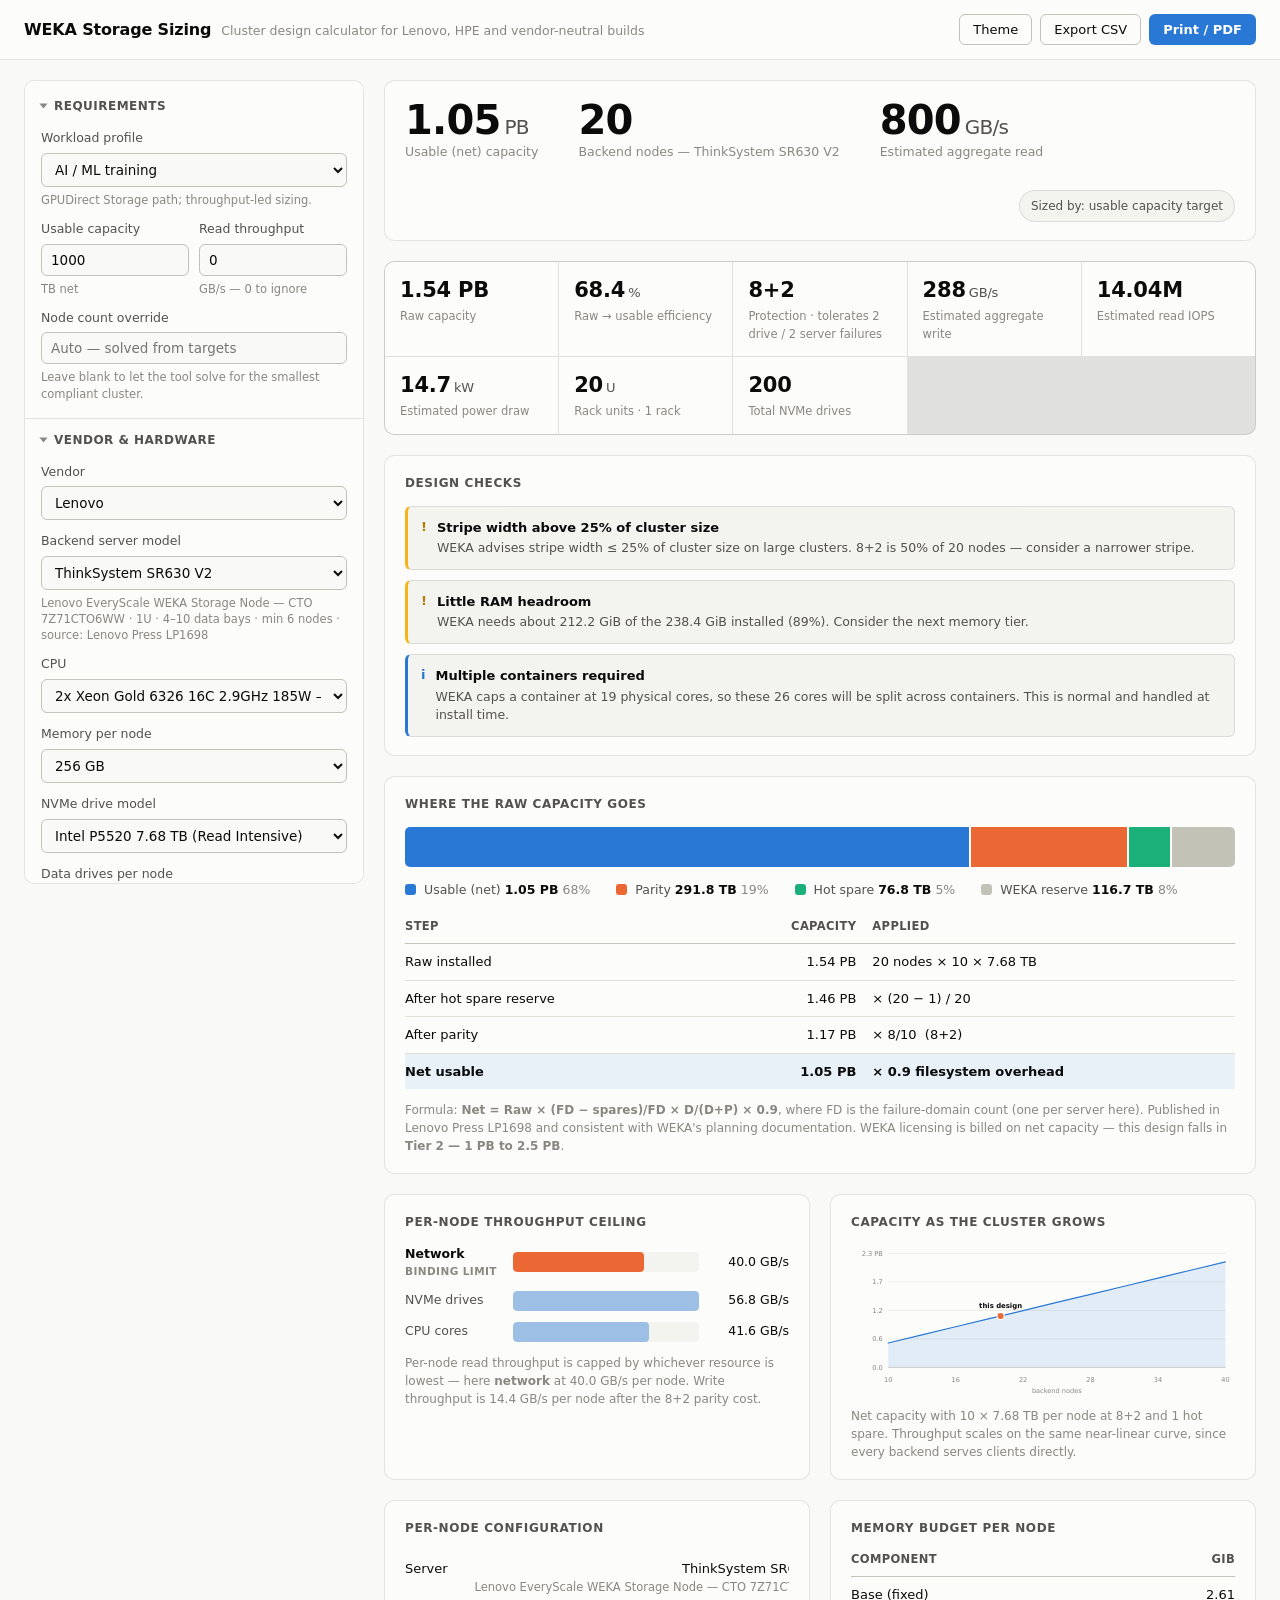
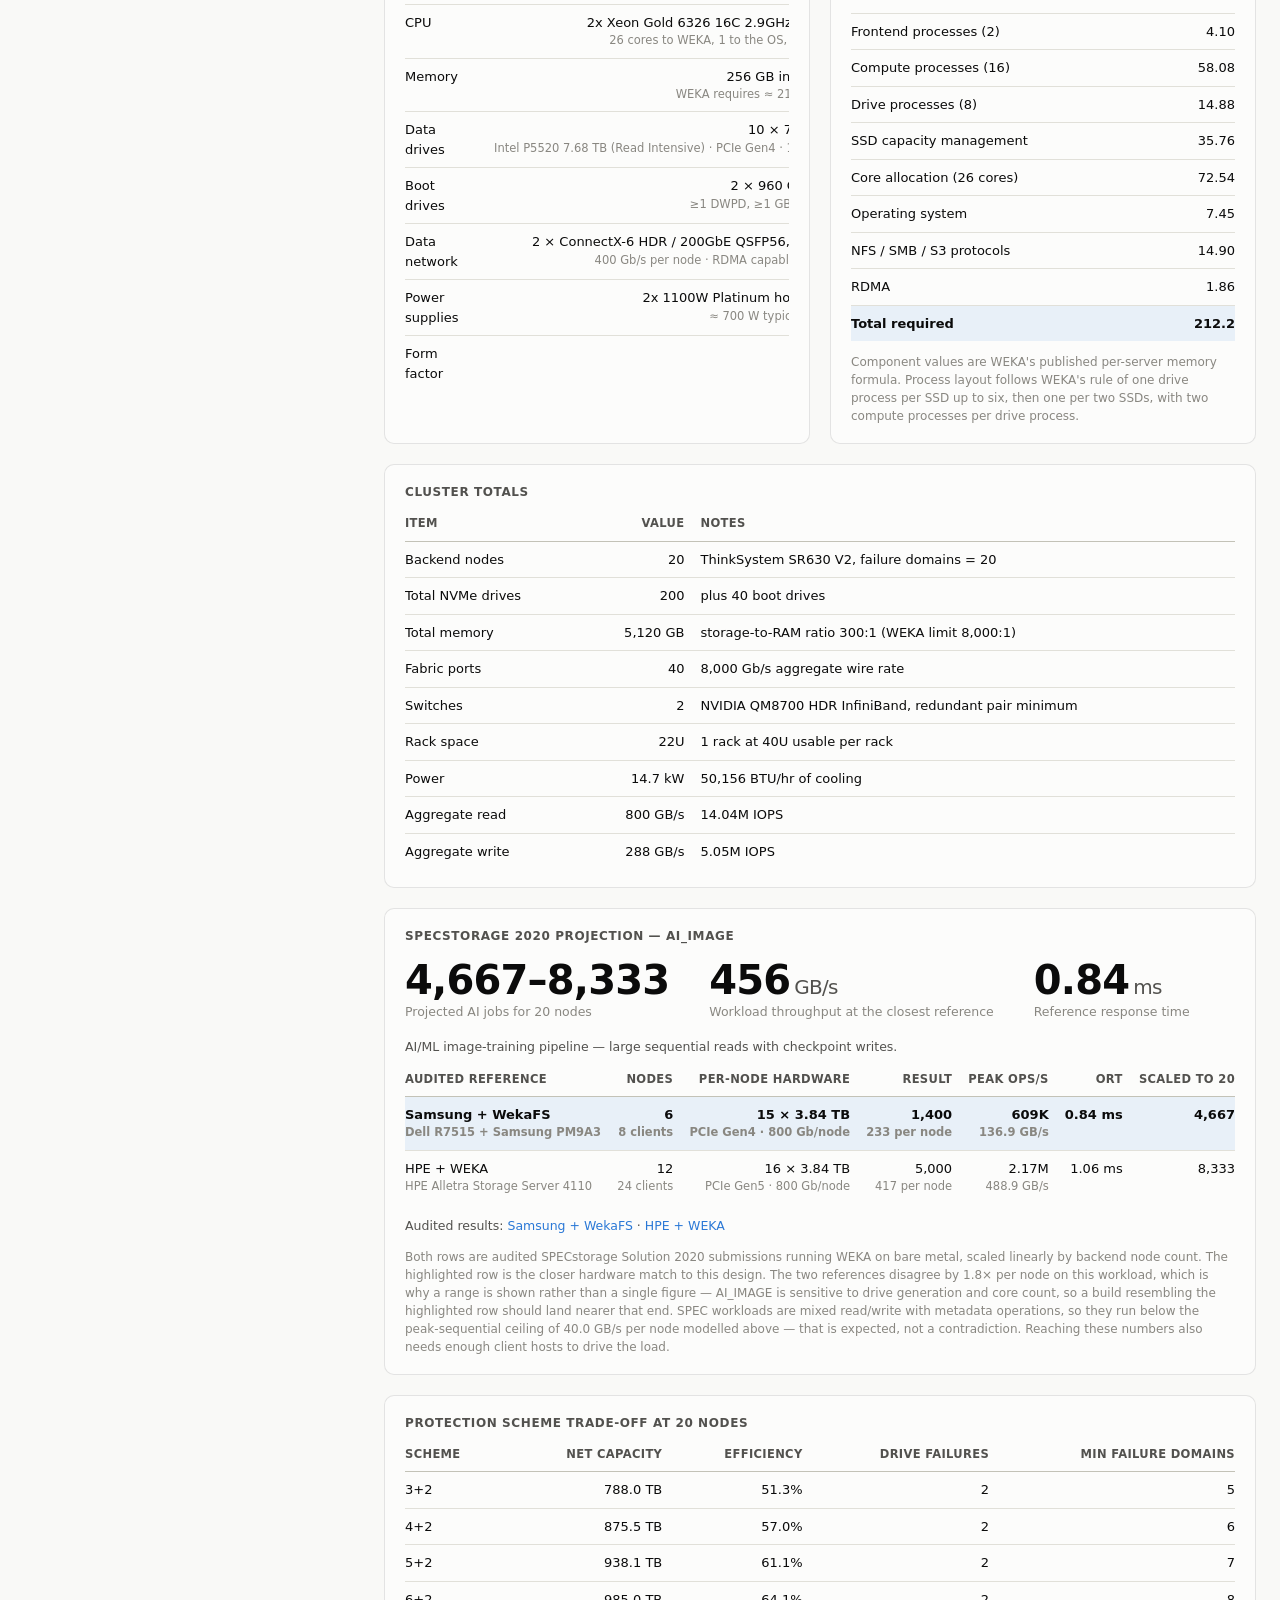
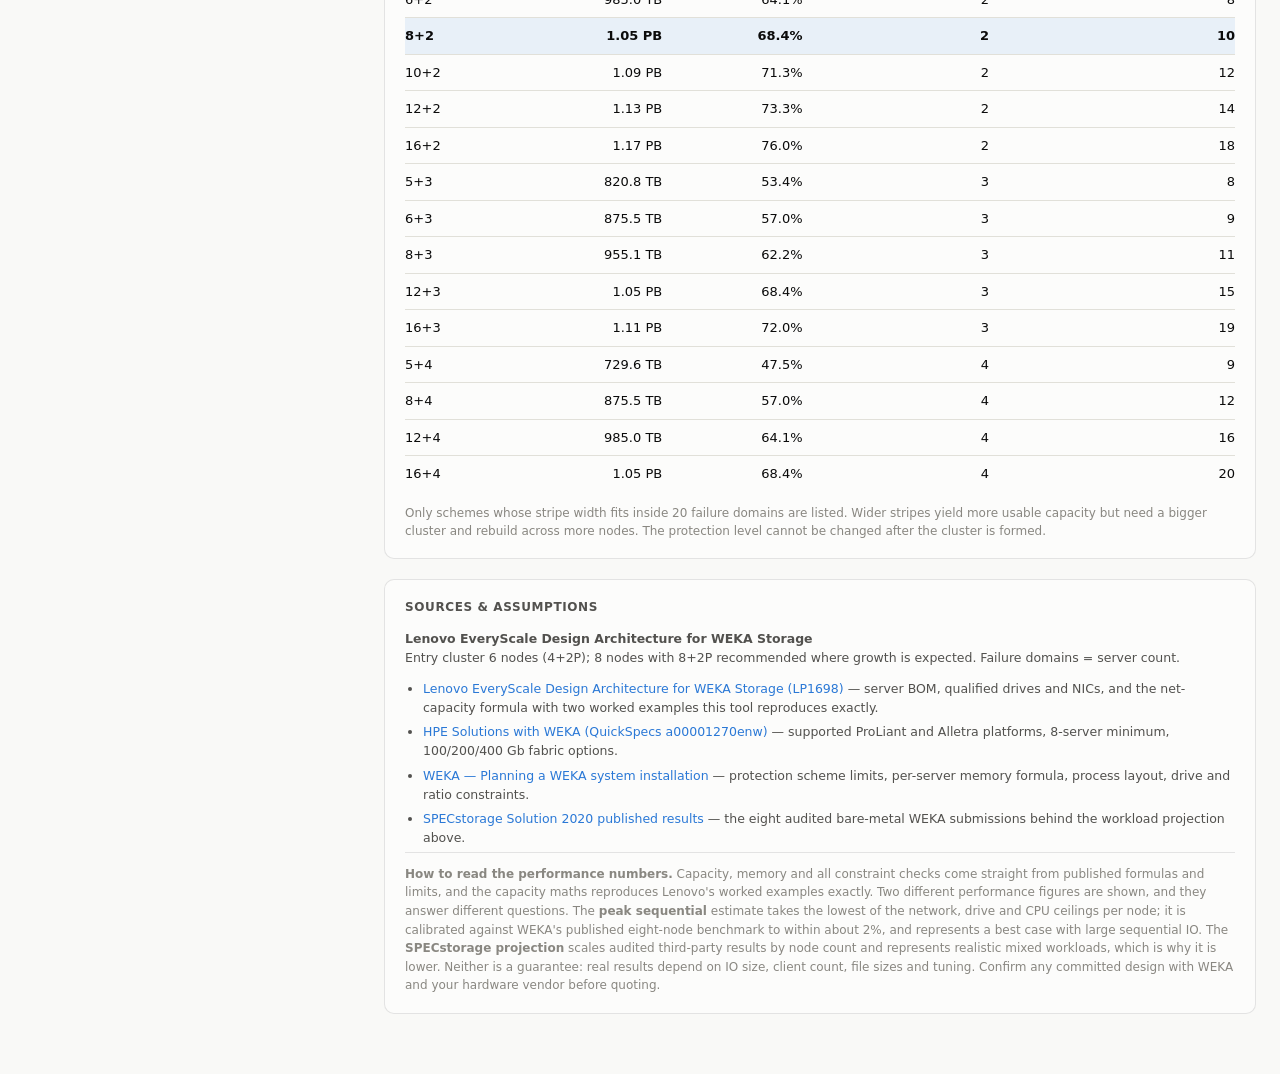
==== index.html @ 12bb3fa0 "WEKA storage cluster sizing tool A browser-based calculator that sizes WEKA clusters from a usable-c" ====
<!doctype html>
<html lang="en">
<head>
<meta charset="utf-8">
<meta name="viewport" content="width=device-width, initial-scale=1">
<title>WEKA Storage Sizing Tool</title>
<link rel="stylesheet" href="styles.css">
</head>
<body>

<header class="topbar">
  <div class="brand">
    <h1>WEKA Storage Sizing</h1>
    <span>Cluster design calculator for Lenovo, HPE and vendor-neutral builds</span>
  </div>
  <div class="topbar-actions">
    <button id="btn-theme" title="Toggle light / dark">Theme</button>
    <button id="btn-csv">Export CSV</button>
    <button id="btn-print" class="primary">Print / PDF</button>
  </div>
</header>

<div class="layout">

  <aside class="sidebar">
    <details class="group" open>
      <summary>Requirements</summary>
      <div class="group-body">
        <div class="field">
          <label for="workload">Workload profile</label>
          <select id="workload"></select>
          <div class="hint" id="workload-note"></div>
        </div>
        <div class="field-row">
          <div class="field">
            <label for="targetTB">Usable capacity</label>
            <input type="number" id="targetTB" min="0" step="10" value="1000">
            <div class="hint">TB net</div>
          </div>
          <div class="field">
            <label for="targetGBps">Read throughput</label>
            <input type="number" id="targetGBps" min="0" step="10" value="0">
            <div class="hint">GB/s — 0 to ignore</div>
          </div>
        </div>
        <div class="field">
          <label for="manualNodes">Node count override</label>
          <input type="number" id="manualNodes" min="0" step="1" placeholder="Auto — solved from targets">
          <div class="hint">Leave blank to let the tool solve for the smallest compliant cluster.</div>
        </div>
      </div>
    </details>

    <details class="group" open>
      <summary>Vendor &amp; hardware</summary>
      <div class="group-body">
        <div class="field">
          <label for="vendor">Vendor</label>
          <select id="vendor"></select>
        </div>
        <div class="field">
          <label for="server">Backend server model</label>
          <select id="server"></select>
          <div class="hint" id="server-note"></div>
        </div>
        <div class="field">
          <label for="cpu">CPU</label>
          <select id="cpu"></select>
        </div>
        <div class="field">
          <label for="ram">Memory per node</label>
          <select id="ram"></select>
        </div>
        <div class="field">
          <label for="drive">NVMe drive model</label>
          <select id="drive"></select>
        </div>
        <div class="field">
          <label for="drives">Data drives per node</label>
          <div class="range-row">
            <input type="range" id="drives" min="4" max="10" step="1" value="10">
            <span class="range-val" id="drives-val">10</span>
          </div>
          <div class="hint" id="drives-hint"></div>
        </div>
      </div>
    </details>

    <details class="group" open>
      <summary>Protection &amp; resiliency</summary>
      <div class="group-body">
        <div class="field">
          <label for="scheme">Data protection scheme</label>
          <select id="scheme"></select>
          <div class="hint" id="scheme-note"></div>
        </div>
        <div class="field">
          <label for="spares">Hot spare capacity</label>
          <div class="range-row">
            <input type="range" id="spares" min="0" max="6" step="1" value="1">
            <span class="range-val" id="spares-val">1</span>
          </div>
          <div class="hint">Failure domains reserved for rebuild. One is the common default.</div>
        </div>
      </div>
    </details>

    <details class="group">
      <summary>Networking</summary>
      <div class="group-body">
        <div class="field">
          <label for="nic">Data network adapter</label>
          <select id="nic"></select>
        </div>
        <div class="field">
          <label for="nicCount">Adapters per node</label>
          <div class="range-row">
            <input type="range" id="nicCount" min="1" max="3" step="1" value="2">
            <span class="range-val" id="nicCount-val">2</span>
          </div>
          <div class="hint">Two is recommended for redundancy. WEKA uses at most two RDMA adapters for cluster traffic.</div>
        </div>
        <div class="field">
          <label for="switch">Fabric switch</label>
          <select id="switch"></select>
        </div>
        <label class="check"><input type="checkbox" id="rdma" checked><span>RDMA enabled (adds 1.86 GiB per server)</span></label>
        <label class="check"><input type="checkbox" id="protocols" checked><span>NFS / SMB / S3 protocol containers (adds 14.9 GiB per server)</span></label>
      </div>
    </details>
  </aside>

  <main class="results" id="results"></main>
</div>

<script src="catalog.js"></script>
<script src="sizing.js"></script>
<script src="app.js"></script>
</body>
</html>
---- styles.css ----
:root {
  color-scheme: light;
  --page: #f9f9f7;
  --surface: #fcfcfb;
  --surface-2: #f3f3f0;
  --text-primary: #0b0b0b;
  --text-secondary: #52514e;
  --text-muted: #898781;
  --border: rgba(11, 11, 11, 0.10);
  --border-strong: #c3c2b7;
  --grid: #e1e0d9;

  --series-1: #2a78d6;
  --series-2: #eb6834;
  --series-3: #1baf7a;

  --accent: #2a78d6;
  --accent-ink: #ffffff;

  --good: #0ca30c;
  --warning: #fab219;
  --critical: #d03b3b;
  --info: #2a78d6;

  --radius: 10px;
  --radius-sm: 6px;
  --font: system-ui, -apple-system, "Segoe UI", sans-serif;
}

@media (prefers-color-scheme: dark) {
  :root:not([data-theme="light"]) {
    color-scheme: dark;
    --page: #0d0d0d;
    --surface: #1a1a19;
    --surface-2: #242422;
    --text-primary: #ffffff;
    --text-secondary: #c3c2b7;
    --text-muted: #898781;
    --border: rgba(255, 255, 255, 0.10);
    --border-strong: #383835;
    --grid: #2c2c2a;
    --series-1: #3987e5;
    --series-2: #d95926;
    --series-3: #199e70;
    --accent: #3987e5;
  }
}

:root[data-theme="dark"] {
  color-scheme: dark;
  --page: #0d0d0d;
  --surface: #1a1a19;
  --surface-2: #242422;
  --text-primary: #ffffff;
  --text-secondary: #c3c2b7;
  --text-muted: #898781;
  --border: rgba(255, 255, 255, 0.10);
  --border-strong: #383835;
  --grid: #2c2c2a;
  --series-1: #3987e5;
  --series-2: #d95926;
  --series-3: #199e70;
  --accent: #3987e5;
}

* { box-sizing: border-box; }

body {
  margin: 0;
  font-family: var(--font);
  background: var(--page);
  color: var(--text-primary);
  font-size: 14px;
  line-height: 1.5;
  -webkit-font-smoothing: antialiased;
}

/* ---------- header ---------- */
.topbar {
  display: flex;
  align-items: center;
  gap: 16px;
  padding: 14px 24px;
  background: var(--surface);
  border-bottom: 1px solid var(--border);
  position: sticky;
  top: 0;
  z-index: 20;
}
.brand { display: flex; align-items: baseline; gap: 10px; min-width: 0; }
.brand h1 { font-size: 16px; font-weight: 650; margin: 0; letter-spacing: -0.01em; }
.brand span { font-size: 12.5px; color: var(--text-muted); white-space: nowrap; overflow: hidden; text-overflow: ellipsis; }
.topbar-actions { margin-left: auto; display: flex; gap: 8px; align-items: center; }

button, .btn {
  font-family: var(--font);
  font-size: 13px;
  padding: 7px 13px;
  border-radius: var(--radius-sm);
  border: 1px solid var(--border-strong);
  background: var(--surface);
  color: var(--text-primary);
  cursor: pointer;
  transition: background 0.12s ease, border-color 0.12s ease;
}
button:hover { background: var(--surface-2); }
button.primary { background: var(--accent); color: var(--accent-ink); border-color: transparent; font-weight: 550; }
button.primary:hover { filter: brightness(1.07); }

/* ---------- layout ---------- */
.layout {
  display: grid;
  grid-template-columns: 340px minmax(0, 1fr);
  gap: 20px;
  padding: 20px 24px 60px;
  max-width: 1560px;
  margin: 0 auto;
  align-items: start;
}
@media (max-width: 1020px) {
  .layout { grid-template-columns: 1fr; }
  .sidebar { position: static !important; }
}

.sidebar {
  position: sticky;
  top: 76px;
  max-height: calc(100vh - 96px);
  overflow-y: auto;
  background: var(--surface);
  border: 1px solid var(--border);
  border-radius: var(--radius);
  padding: 4px 0;
}

/* ---------- form ---------- */
.group { border-bottom: 1px solid var(--border); }
.group:last-child { border-bottom: none; }
.group > summary {
  cursor: pointer;
  padding: 12px 16px;
  font-weight: 600;
  font-size: 12px;
  letter-spacing: 0.04em;
  text-transform: uppercase;
  color: var(--text-secondary);
  list-style: none;
  display: flex;
  align-items: center;
  gap: 8px;
  user-select: none;
}
.group > summary::-webkit-details-marker { display: none; }
.group > summary::before {
  content: "";
  width: 0; height: 0;
  border-left: 5px solid var(--text-muted);
  border-top: 4px solid transparent;
  border-bottom: 4px solid transparent;
  transition: transform 0.15s ease;
  flex: none;
}
.group[open] > summary::before { transform: rotate(90deg); }
.group-body { padding: 2px 16px 16px; display: flex; flex-direction: column; gap: 12px; }

.field { display: flex; flex-direction: column; gap: 5px; }
.field label { font-size: 12.5px; color: var(--text-secondary); font-weight: 500; }
.field .hint { font-size: 11.5px; color: var(--text-muted); line-height: 1.4; }
.field-row { display: grid; grid-template-columns: 1fr 1fr; gap: 10px; }

input[type="number"], input[type="text"], select {
  font-family: var(--font);
  font-size: 13.5px;
  padding: 7px 9px;
  border-radius: var(--radius-sm);
  border: 1px solid var(--border-strong);
  background: var(--page);
  color: var(--text-primary);
  width: 100%;
  min-width: 0;
}
input:focus, select:focus { outline: 2px solid var(--accent); outline-offset: -1px; border-color: transparent; }

.range-row { display: flex; align-items: center; gap: 10px; }
.range-row input[type="range"] { flex: 1; accent-color: var(--accent); min-width: 0; }
.range-val {
  font-variant-numeric: tabular-nums;
  font-size: 13px;
  font-weight: 600;
  min-width: 34px;
  text-align: right;
}

.check { display: flex; align-items: flex-start; gap: 8px; font-size: 13px; color: var(--text-secondary); }
.check input { accent-color: var(--accent); margin-top: 2px; flex: none; }

/* ---------- results ---------- */
.results { display: flex; flex-direction: column; gap: 20px; min-width: 0; }

.card {
  background: var(--surface);
  border: 1px solid var(--border);
  border-radius: var(--radius);
  padding: 18px 20px;
  min-width: 0;
}
.card > h2 {
  font-size: 12px;
  text-transform: uppercase;
  letter-spacing: 0.05em;
  color: var(--text-secondary);
  margin: 0 0 14px;
  font-weight: 600;
}
.card-note { font-size: 12px; color: var(--text-muted); margin-top: 12px; line-height: 1.5; }

/* hero */
.hero { display: flex; flex-wrap: wrap; gap: 28px 40px; align-items: flex-end; }
.hero-figure { display: flex; flex-direction: column; gap: 2px; }
.hero-figure .value { font-size: 40px; font-weight: 620; letter-spacing: -0.02em; line-height: 1.05; }
.hero-figure .unit { font-size: 20px; font-weight: 500; color: var(--text-secondary); margin-left: 4px; }
.hero-figure .label { font-size: 12.5px; color: var(--text-muted); }
.hero-driver {
  margin-left: auto;
  font-size: 12px;
  color: var(--text-secondary);
  background: var(--surface-2);
  padding: 6px 11px;
  border-radius: 999px;
  border: 1px solid var(--border);
}

/* stat tiles */
.tiles { display: grid; grid-template-columns: repeat(auto-fit, minmax(150px, 1fr)); gap: 1px; background: var(--border); border: 1px solid var(--border); border-radius: var(--radius); overflow: hidden; }
.tile { background: var(--surface); padding: 13px 15px; display: flex; flex-direction: column; gap: 2px; }
.tile .v { font-size: 21px; font-weight: 600; letter-spacing: -0.01em; }
.tile .v small { font-size: 13px; font-weight: 500; color: var(--text-secondary); margin-left: 3px; }
.tile .k { font-size: 11.5px; color: var(--text-muted); }

/* tables */
table { width: 100%; border-collapse: collapse; font-size: 13px; }
th { text-align: left; font-weight: 600; color: var(--text-secondary); font-size: 11.5px; text-transform: uppercase; letter-spacing: 0.03em; padding: 0 16px 8px 0; border-bottom: 1px solid var(--border-strong); }
td { padding: 8px 16px 8px 0; border-bottom: 1px solid var(--grid); vertical-align: top; }
tr:last-child td { border-bottom: none; }
td.num, th.num { text-align: right; font-variant-numeric: tabular-nums; white-space: nowrap; }
td:last-child, th:last-child { padding-right: 0; }
td .sub { display: block; font-size: 11.5px; color: var(--text-muted); }
tr.highlight td { background: color-mix(in srgb, var(--accent) 9%, transparent); font-weight: 550; }
.table-scroll { overflow-x: auto; }

/* legend */
.legend { display: flex; flex-wrap: wrap; gap: 10px 26px; margin-top: 14px; }
.legend-item { display: flex; align-items: baseline; gap: 8px; font-size: 12.5px; color: var(--text-secondary); }
.legend-item .swatch { position: relative; top: 1px; }
.legend-item b { color: var(--text-primary); font-weight: 600; font-variant-numeric: tabular-nums; }
.swatch { width: 11px; height: 11px; border-radius: 3px; flex: none; }

/* stacked capacity bar */
.stackbar { display: flex; width: 100%; height: 40px; border-radius: 5px; overflow: hidden; gap: 2px; background: var(--surface); }
.stackbar > div { min-width: 3px; transition: flex-grow 0.25s ease; }

/* bottleneck bars */
.bars { display: flex; flex-direction: column; gap: 11px; }
.bar-row { display: grid; grid-template-columns: 96px minmax(0, 1fr) 78px; align-items: center; gap: 12px; }
.bar-row .name { font-size: 12.5px; color: var(--text-secondary); }
.bar-track { background: var(--surface-2); border-radius: 4px; height: 20px; overflow: hidden; }
.bar-fill { height: 100%; border-radius: 4px; transition: width 0.25s ease; }
.bar-row .val { font-size: 12.5px; font-variant-numeric: tabular-nums; text-align: right; color: var(--text-primary); }
.bar-row.binding .name { color: var(--text-primary); font-weight: 600; }
.bar-row .tag { font-size: 10.5px; text-transform: uppercase; letter-spacing: 0.04em; color: var(--text-muted); }

/* warnings */
.warn-list { display: flex; flex-direction: column; gap: 10px; }
.warn {
  display: grid;
  grid-template-columns: auto minmax(0, 1fr);
  gap: 10px;
  padding: 11px 13px;
  border-radius: var(--radius-sm);
  border: 1px solid var(--border);
  background: var(--surface-2);
  align-items: start;
}
.warn .icon { font-size: 13px; font-weight: 700; line-height: 1.35; flex: none; }
.warn.critical { border-left: 3px solid var(--critical); }
.warn.critical .icon { color: var(--critical); }
.warn.warning { border-left: 3px solid var(--warning); }
.warn.warning .icon { color: #b07d00; }
:root[data-theme="dark"] .warn.warning .icon { color: var(--warning); }
@media (prefers-color-scheme: dark) { :root:not([data-theme="light"]) .warn.warning .icon { color: var(--warning); } }
.warn.info { border-left: 3px solid var(--info); }
.warn.info .icon { color: var(--info); }
.warn .t { font-weight: 600; font-size: 13px; }
.warn .d { font-size: 12.5px; color: var(--text-secondary); margin-top: 2px; }
.all-clear { display: flex; align-items: center; gap: 9px; font-size: 13px; color: var(--text-secondary); }
.all-clear .icon { color: var(--good); font-weight: 700; }

/* two-col */
.split { display: grid; grid-template-columns: repeat(auto-fit, minmax(330px, 1fr)); gap: 20px; }

/* chart */
.chart-wrap { overflow-x: auto; }
svg.chart { display: block; max-width: 100%; }
svg.chart text { font-family: var(--font); }

/* sources */
.sources { font-size: 12.5px; color: var(--text-secondary); }
.sources ul { margin: 8px 0 0; padding-left: 18px; display: flex; flex-direction: column; gap: 6px; }
.sources a { color: var(--accent); text-decoration: none; }
.sources a:hover { text-decoration: underline; }

.disclaimer {
  font-size: 12px;
  color: var(--text-muted);
  line-height: 1.55;
  border-top: 1px solid var(--border);
  padding-top: 12px;
  margin-top: 4px;
}

@media print {
  .sidebar, .topbar-actions { display: none; }
  .layout { grid-template-columns: 1fr; }
  body { background: #fff; }
  .card { break-inside: avoid; border-color: #ccc; }
}
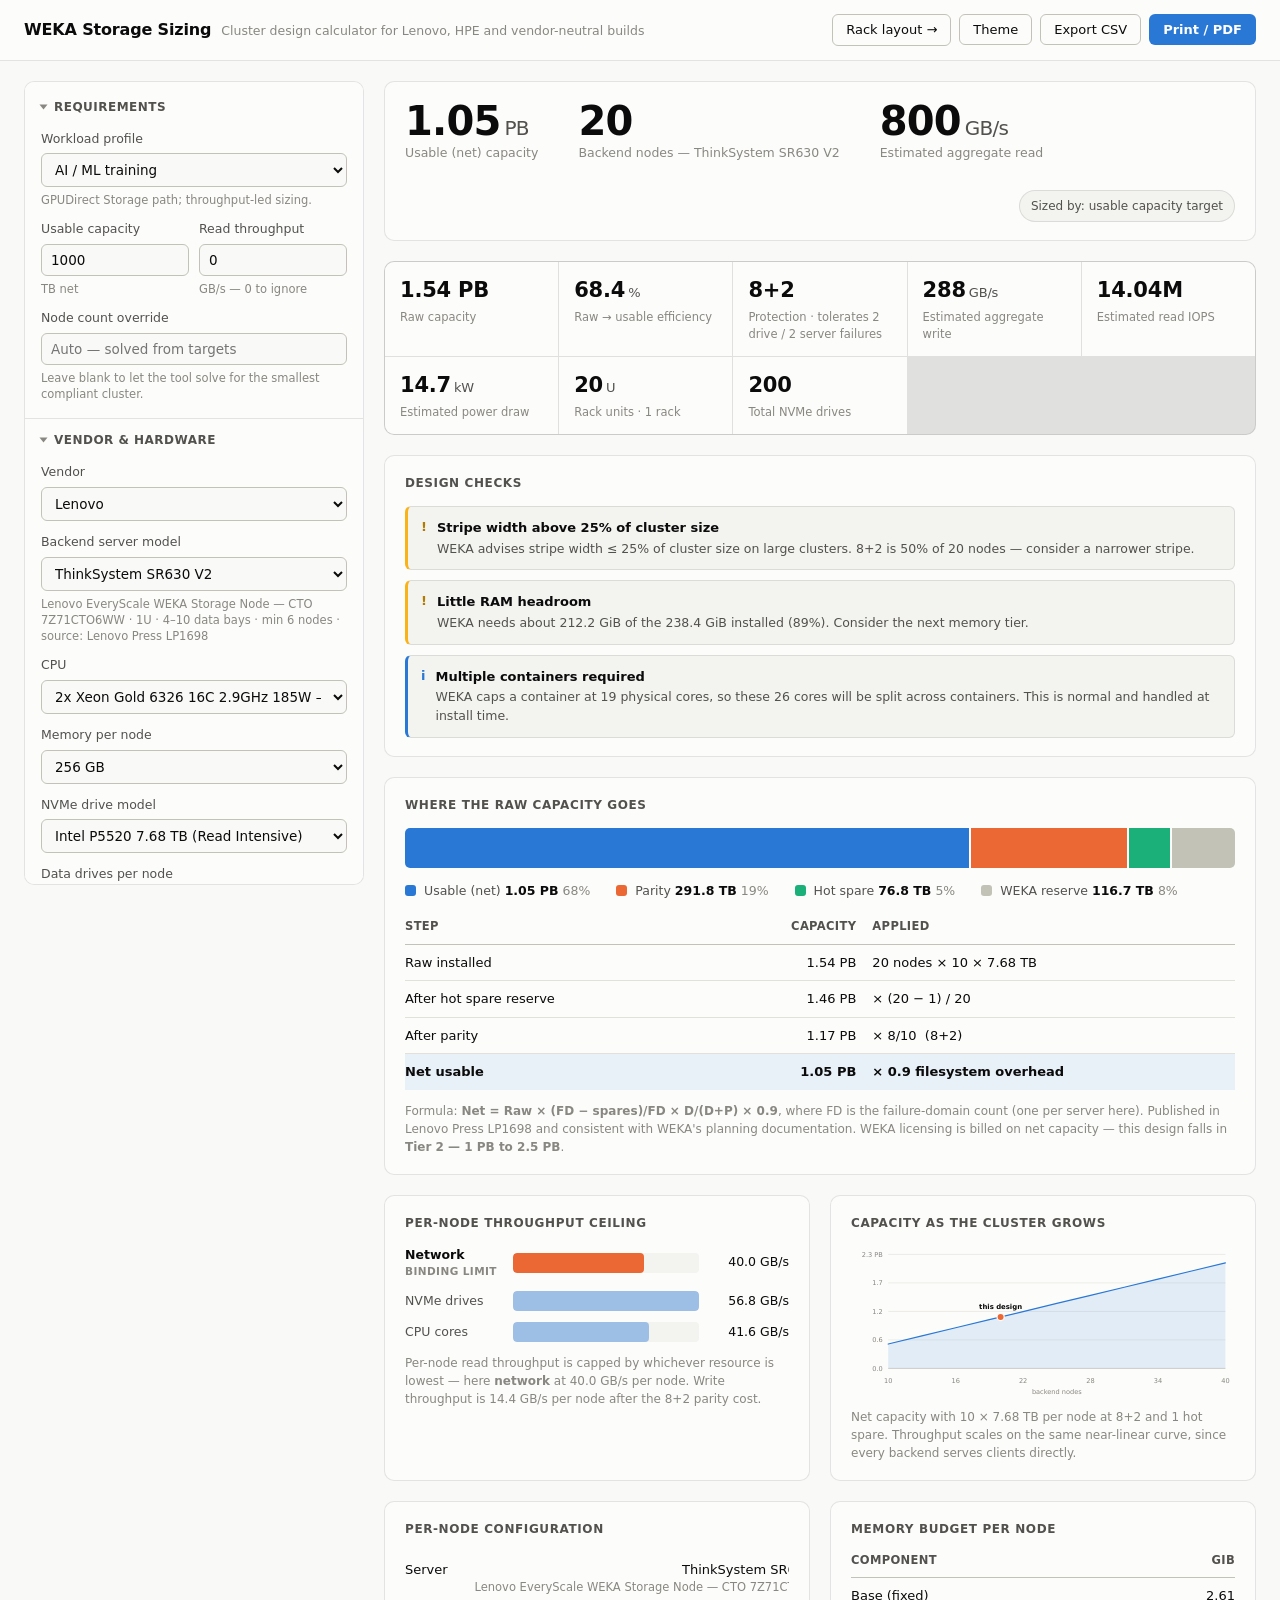
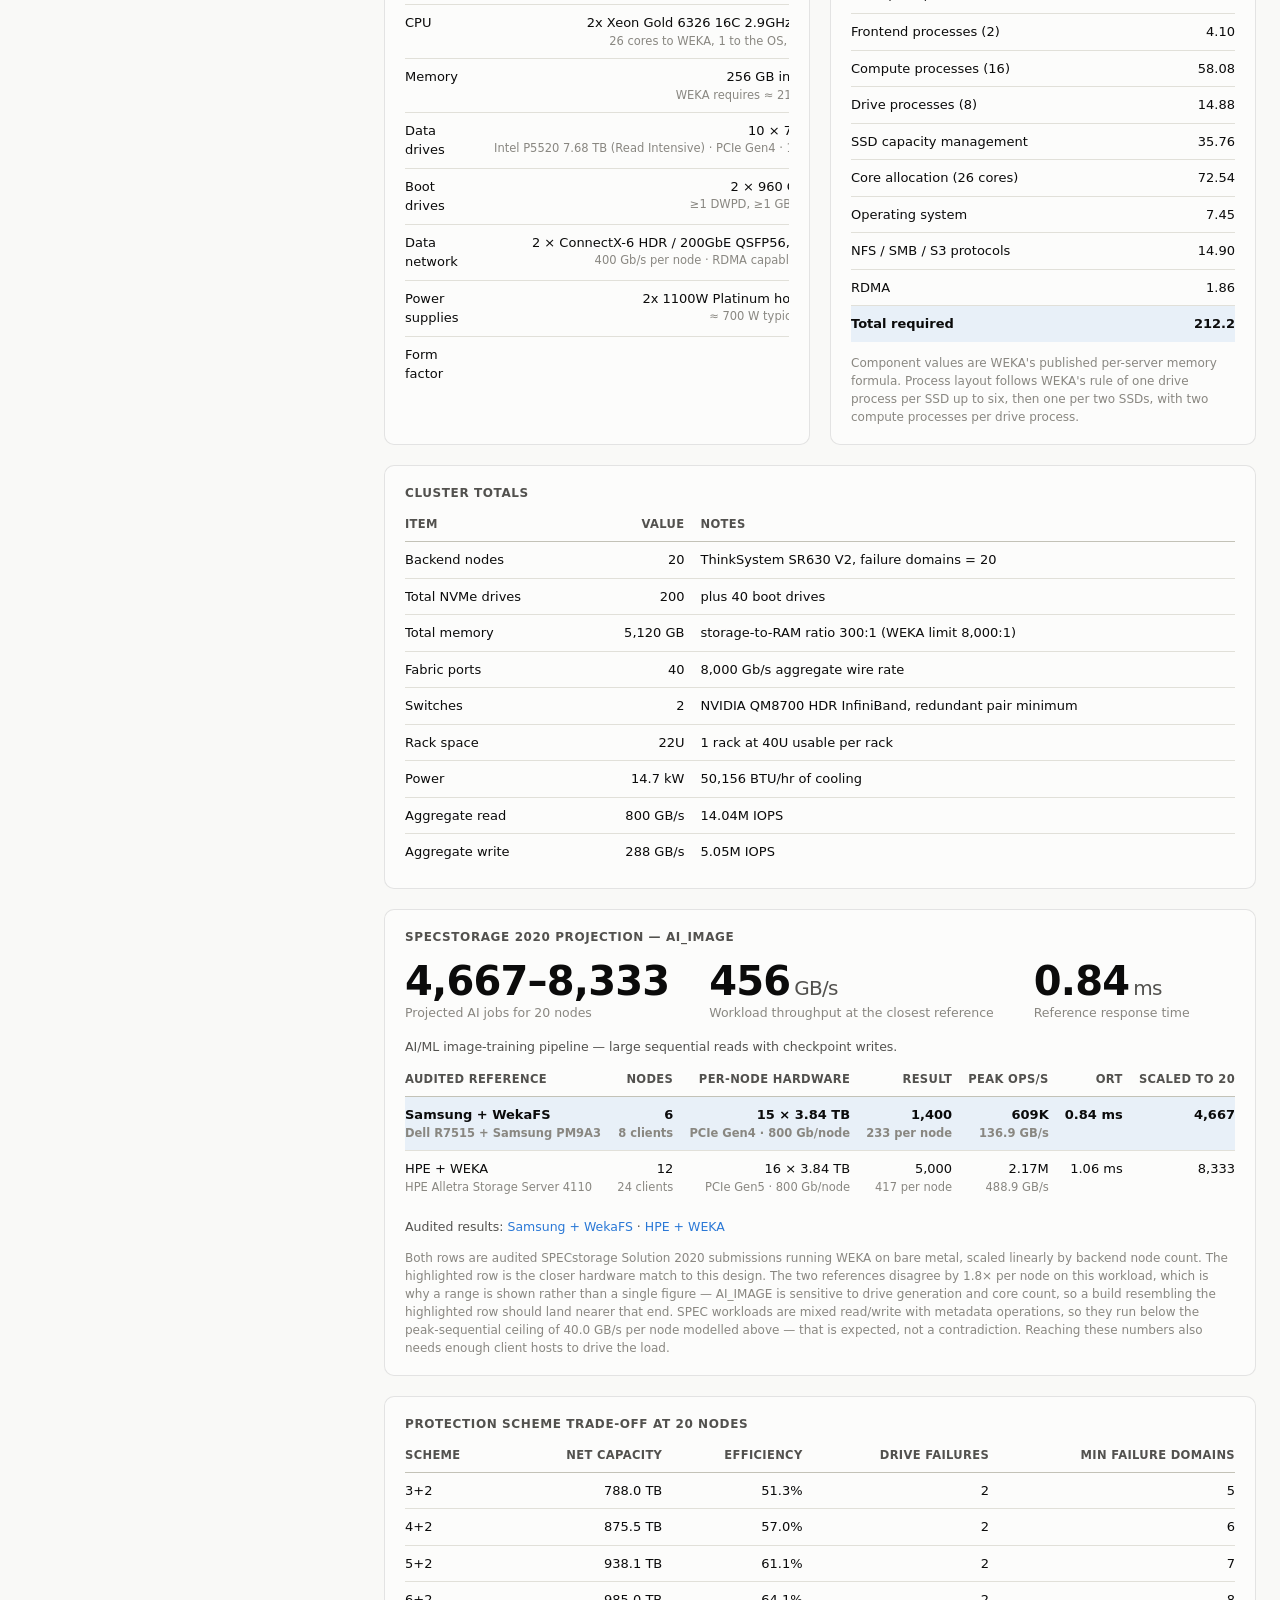
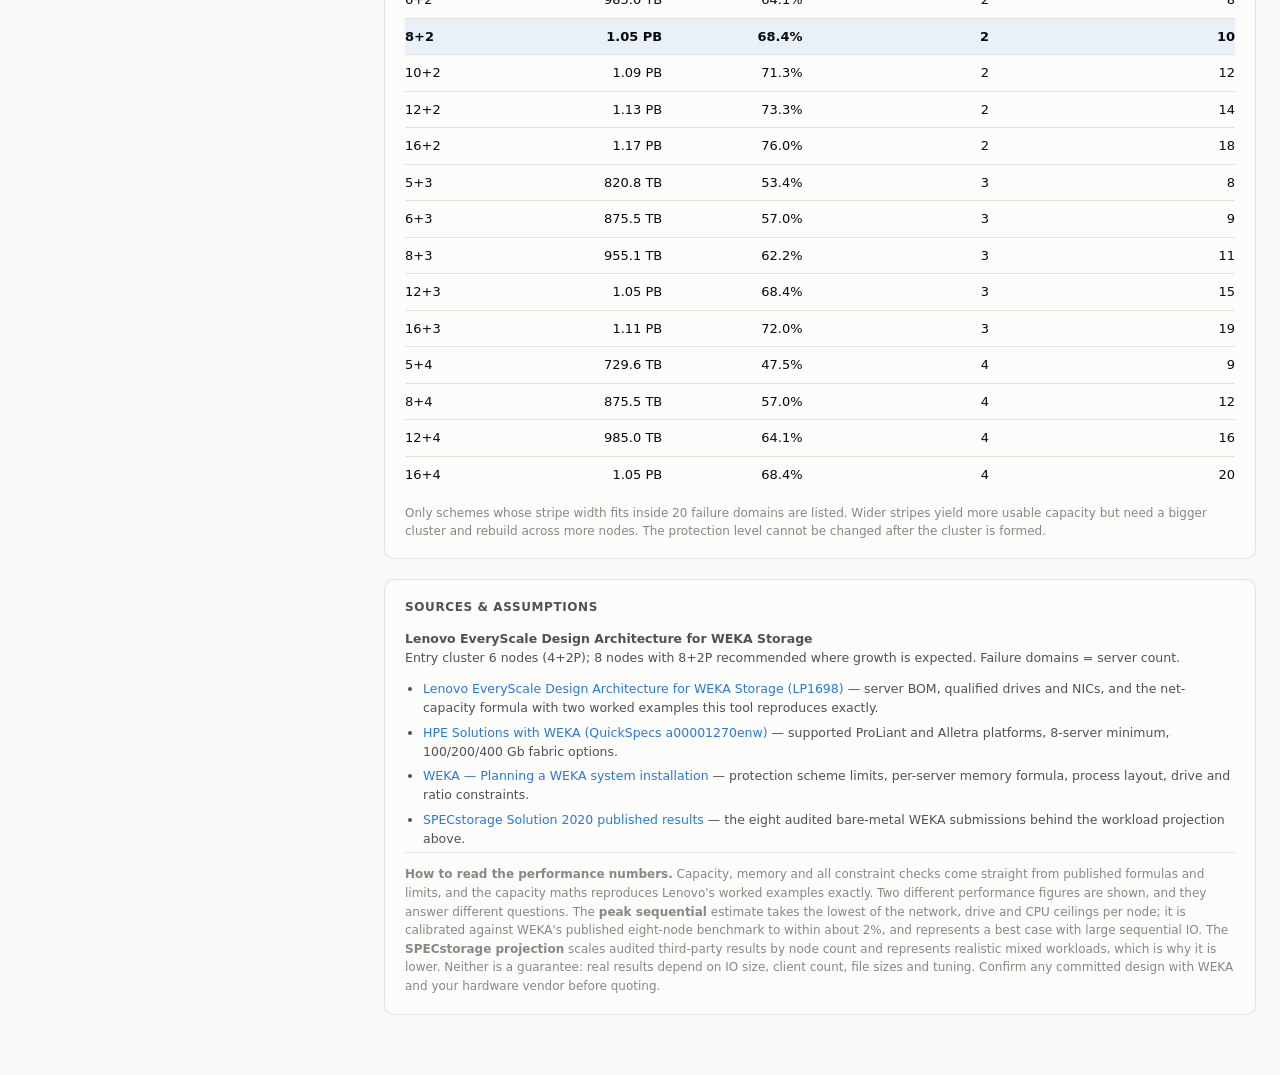
==== commit 103b6e04: "Add rack elevation page with fabric cabling A second page that turns the sized cluster into to-scale" ====
--- a/index.html
+++ b/index.html
@@ -14,6 +14,7 @@
     <span>Cluster design calculator for Lenovo, HPE and vendor-neutral builds</span>
   </div>
   <div class="topbar-actions">
+    <a class="btn" href="rack.html">Rack layout →</a>
     <button id="btn-theme" title="Toggle light / dark">Theme</button>
     <button id="btn-csv">Export CSV</button>
     <button id="btn-print" class="primary">Print / PDF</button>
--- a/styles.css
+++ b/styles.css
@@ -106,6 +106,8 @@
 button:hover { background: var(--surface-2); }
 button.primary { background: var(--accent); color: var(--accent-ink); border-color: transparent; font-weight: 550; }
 button.primary:hover { filter: brightness(1.07); }
+a.btn { display: inline-flex; align-items: center; text-decoration: none; line-height: 1.2; }
+a.btn:hover { background: var(--surface-2); }
 
 /* ---------- layout ---------- */
 .layout {
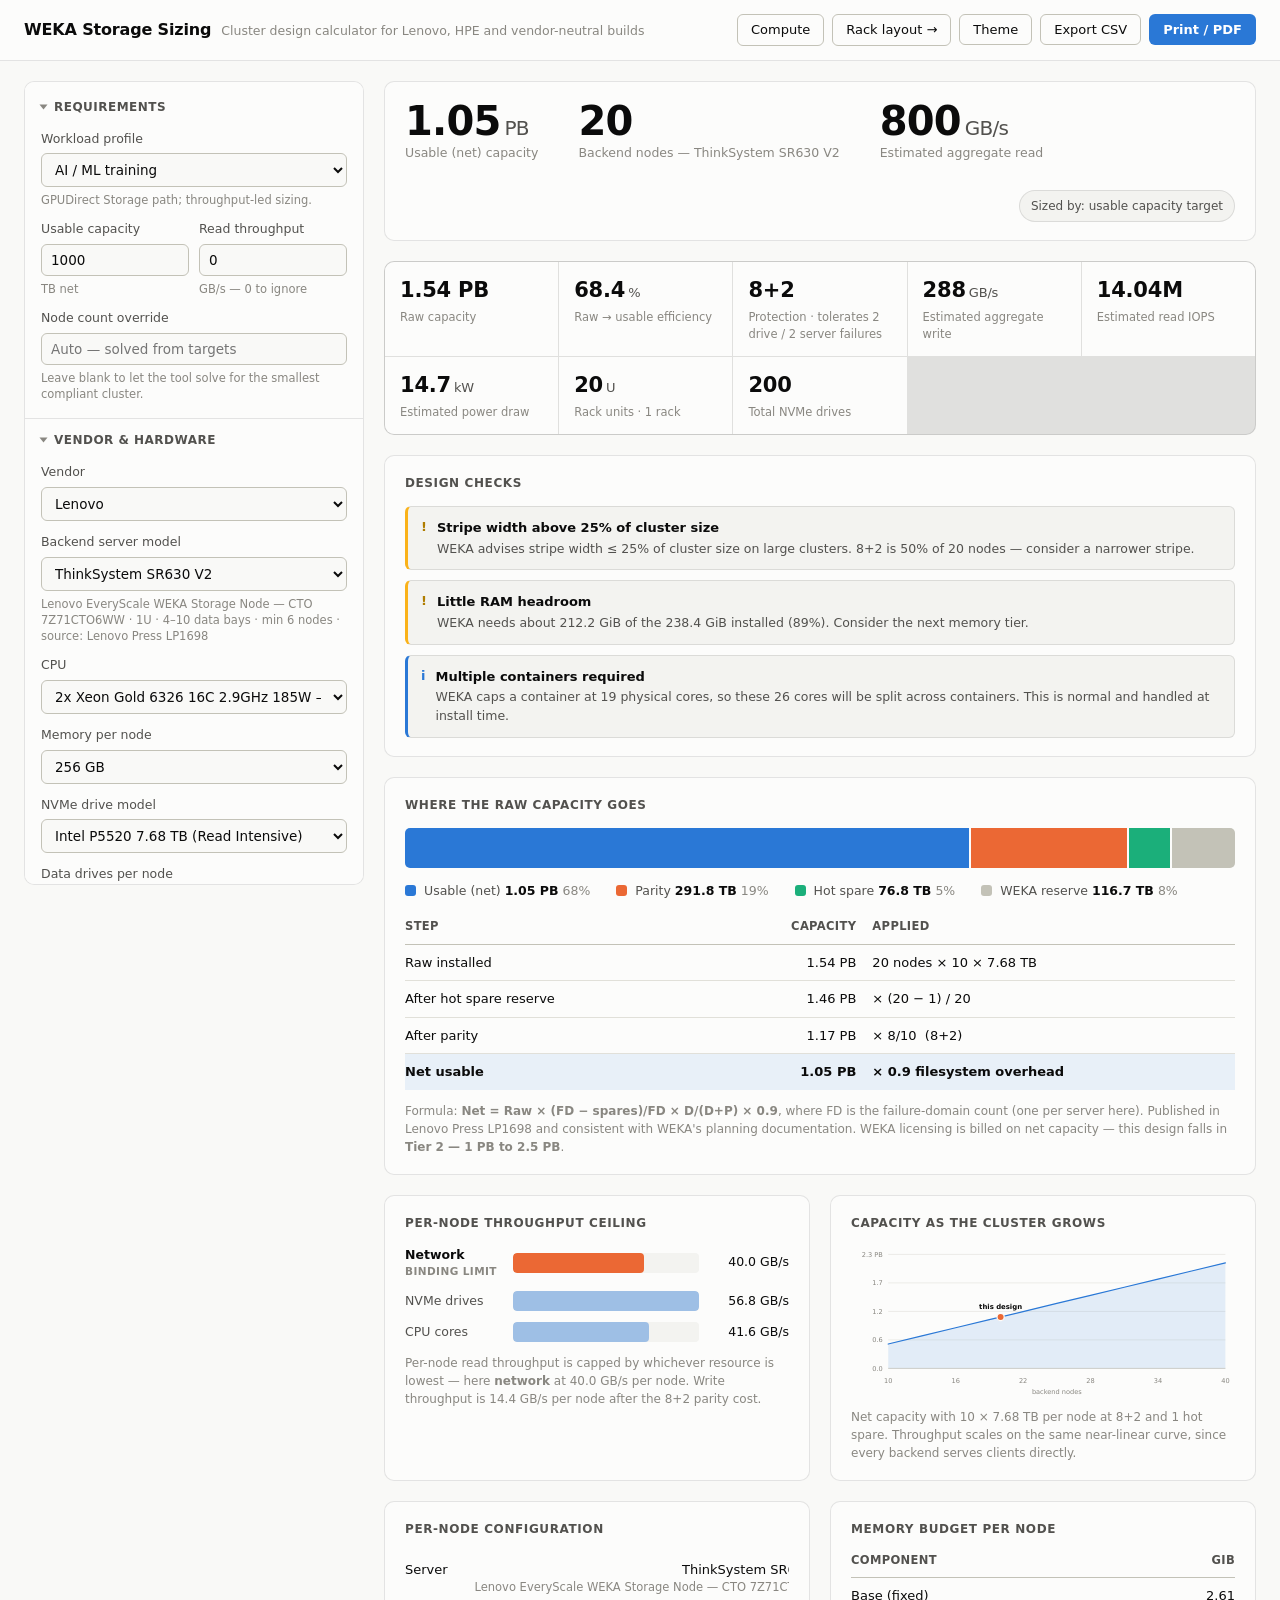
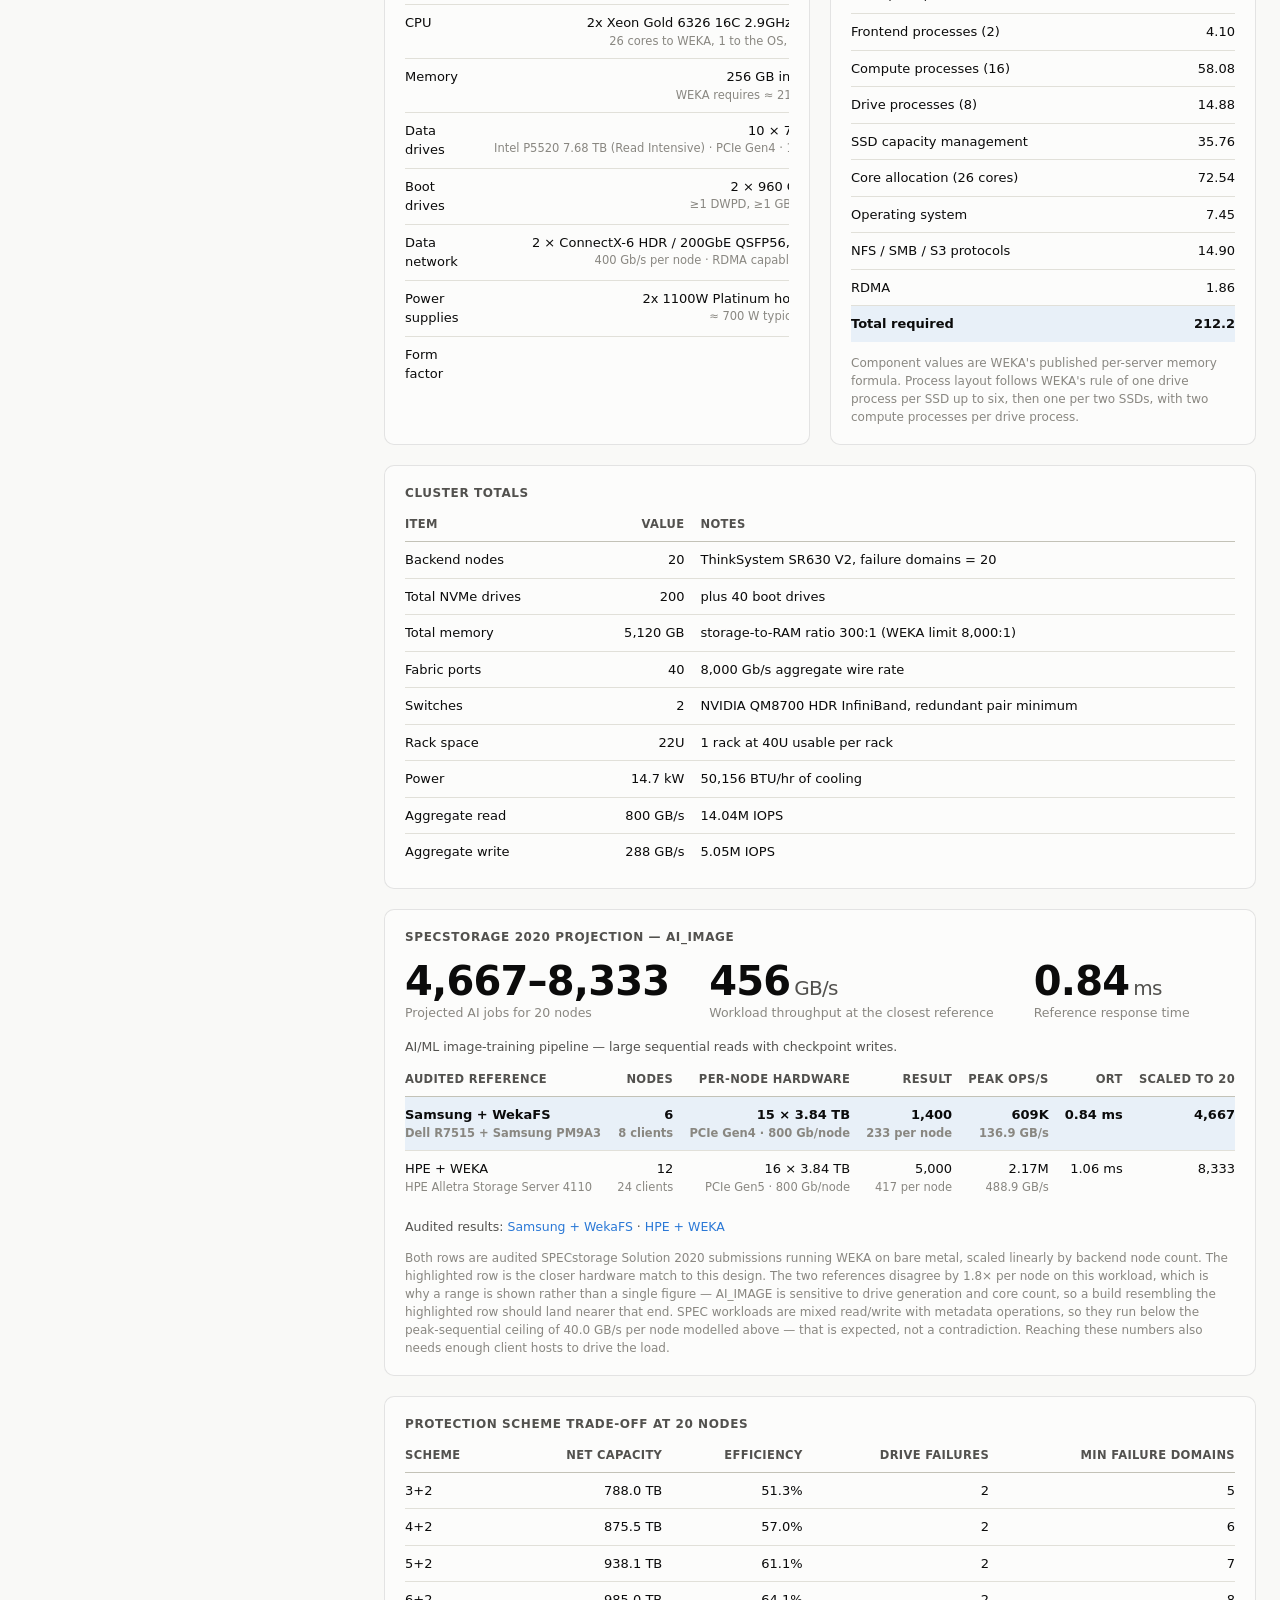
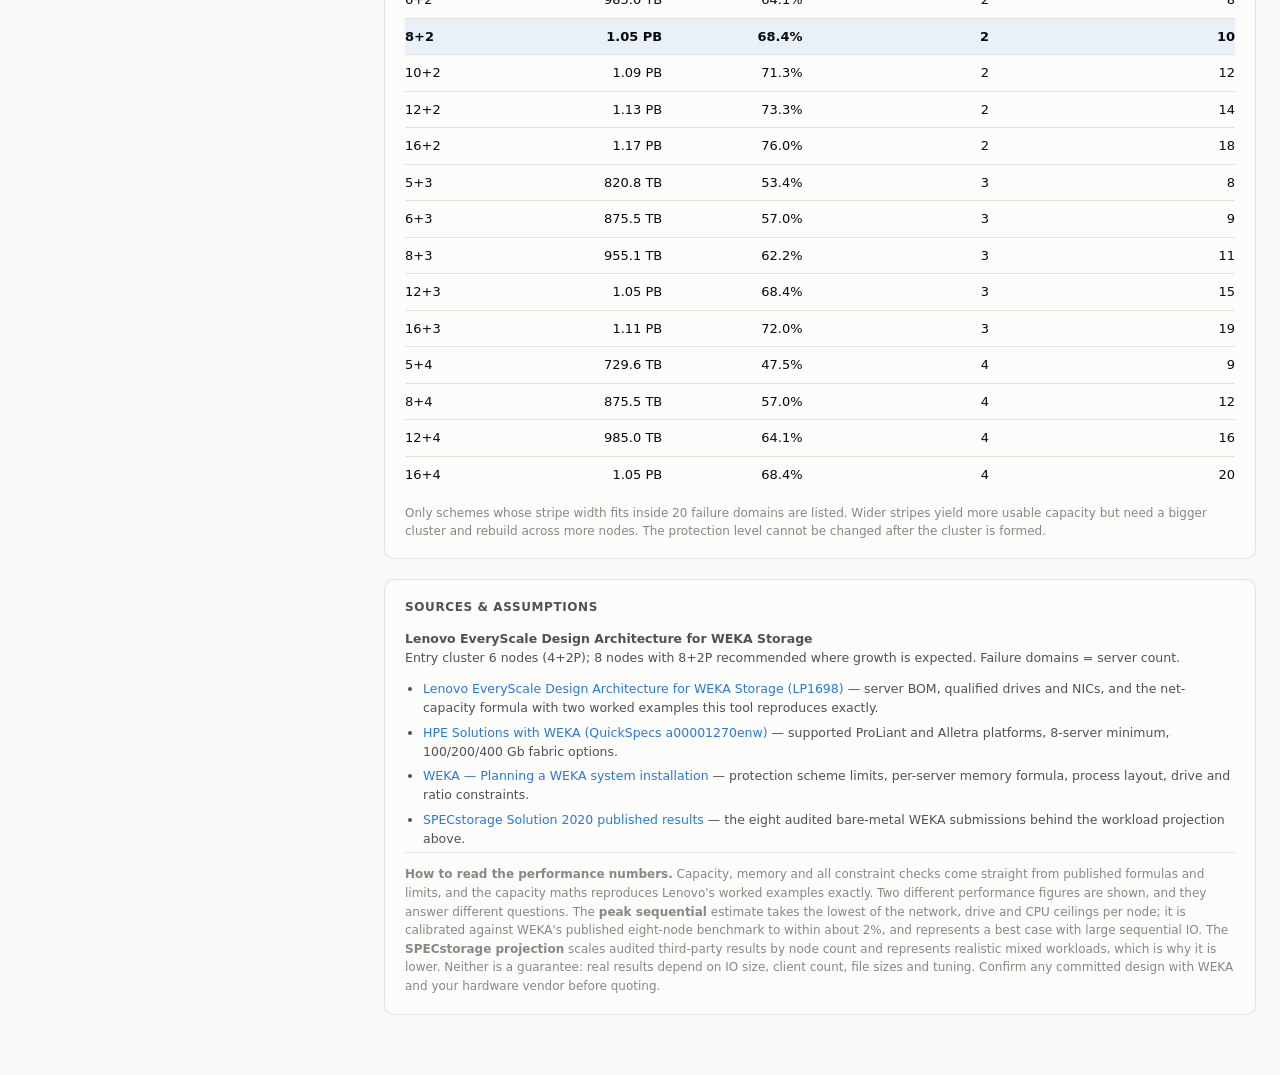
==== commit 9909bf41: "Add GPU inference sizing for the InferX NCP reference architecture Extends the tool from WEKA storag" ====
--- a/index.html
+++ b/index.html
@@ -14,6 +14,7 @@
     <span>Cluster design calculator for Lenovo, HPE and vendor-neutral builds</span>
   </div>
   <div class="topbar-actions">
+    <a class="btn" href="compute.html">Compute</a>
     <a class="btn" href="rack.html">Rack layout →</a>
     <button id="btn-theme" title="Toggle light / dark">Theme</button>
     <button id="btn-csv">Export CSV</button>
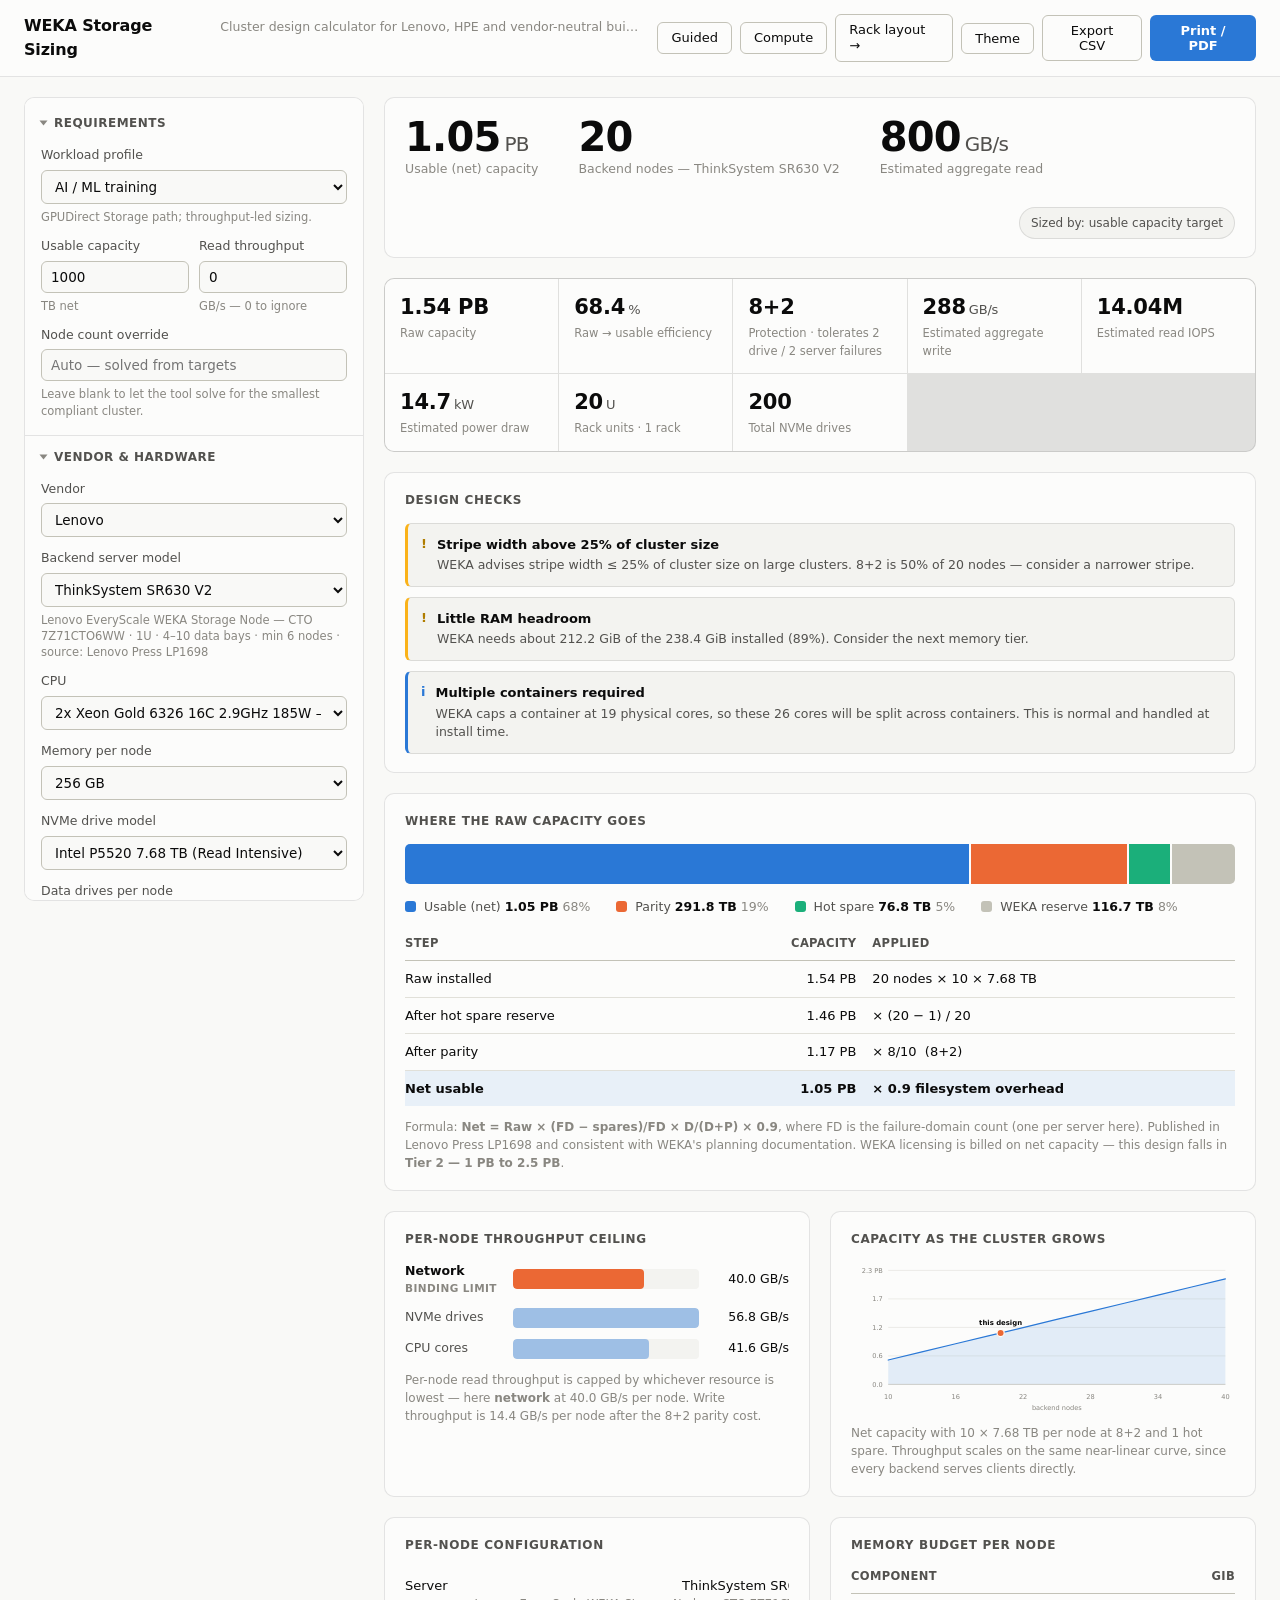
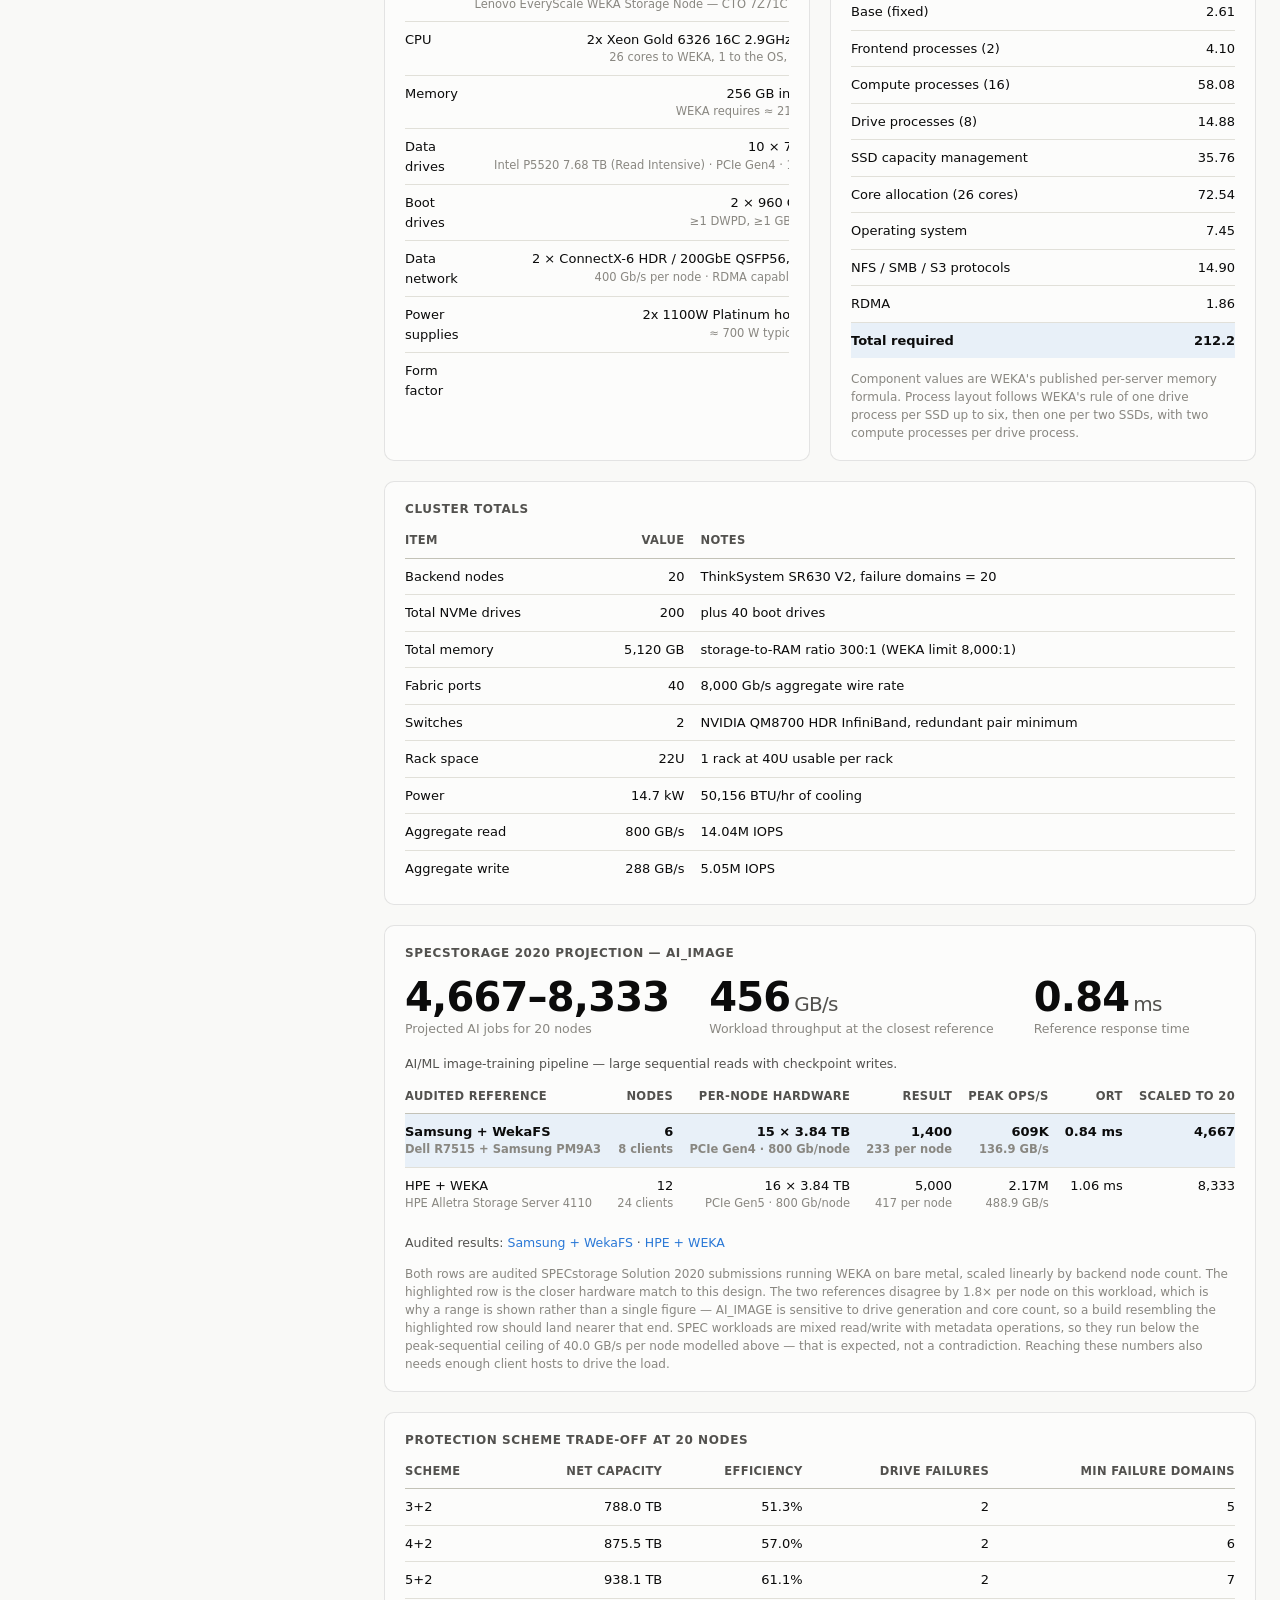
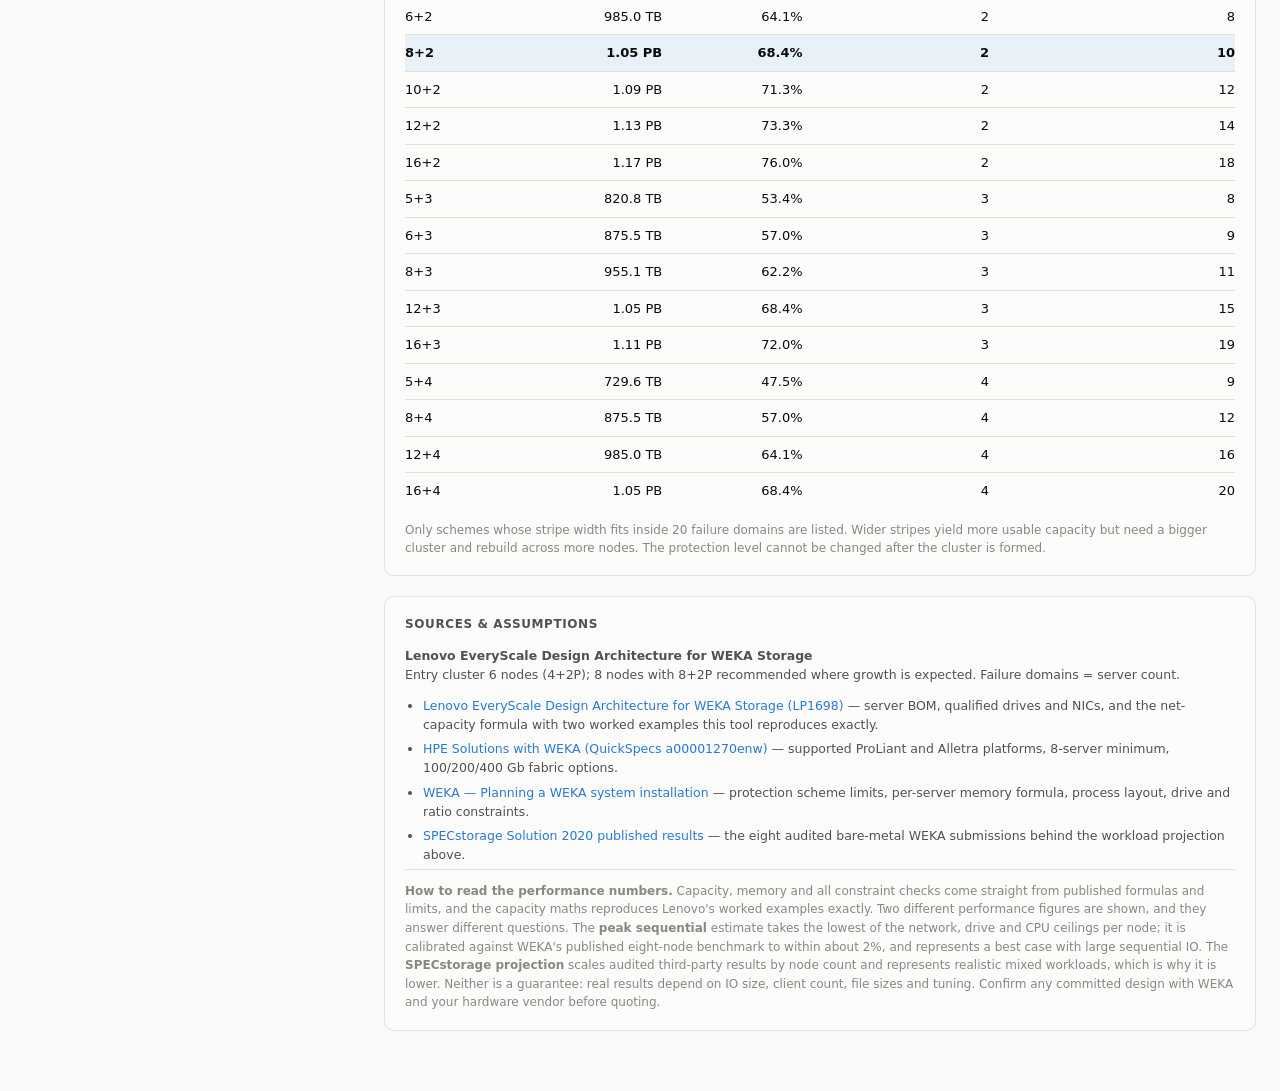
==== commit 1d1b04f6: "Add DGX B300, a guided sizing journey, and compute rack elevations Three additions, plus a correctio" ====
--- a/index.html
+++ b/index.html
@@ -14,6 +14,7 @@
     <span>Cluster design calculator for Lenovo, HPE and vendor-neutral builds</span>
   </div>
   <div class="topbar-actions">
+    <a class="btn" href="wizard.html">Guided</a>
     <a class="btn" href="compute.html">Compute</a>
     <a class="btn" href="rack.html">Rack layout →</a>
     <button id="btn-theme" title="Toggle light / dark">Theme</button>
